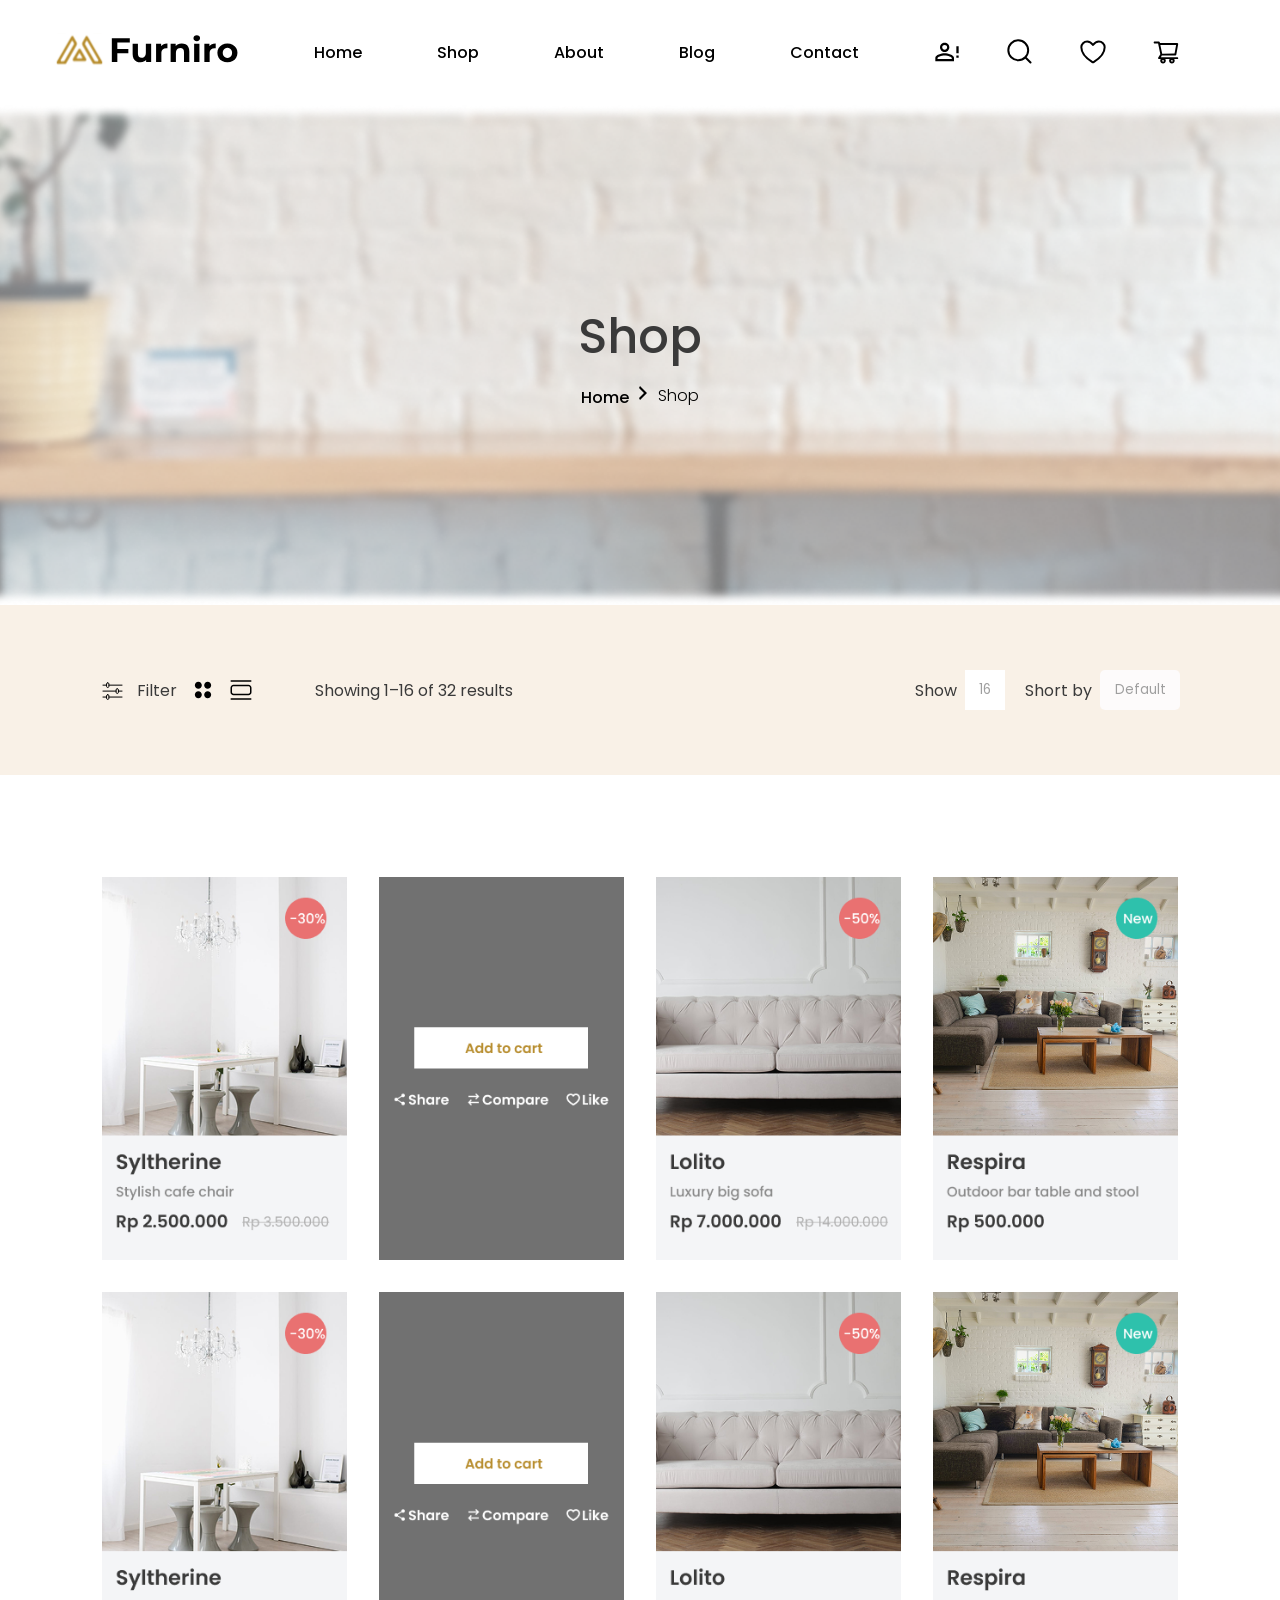
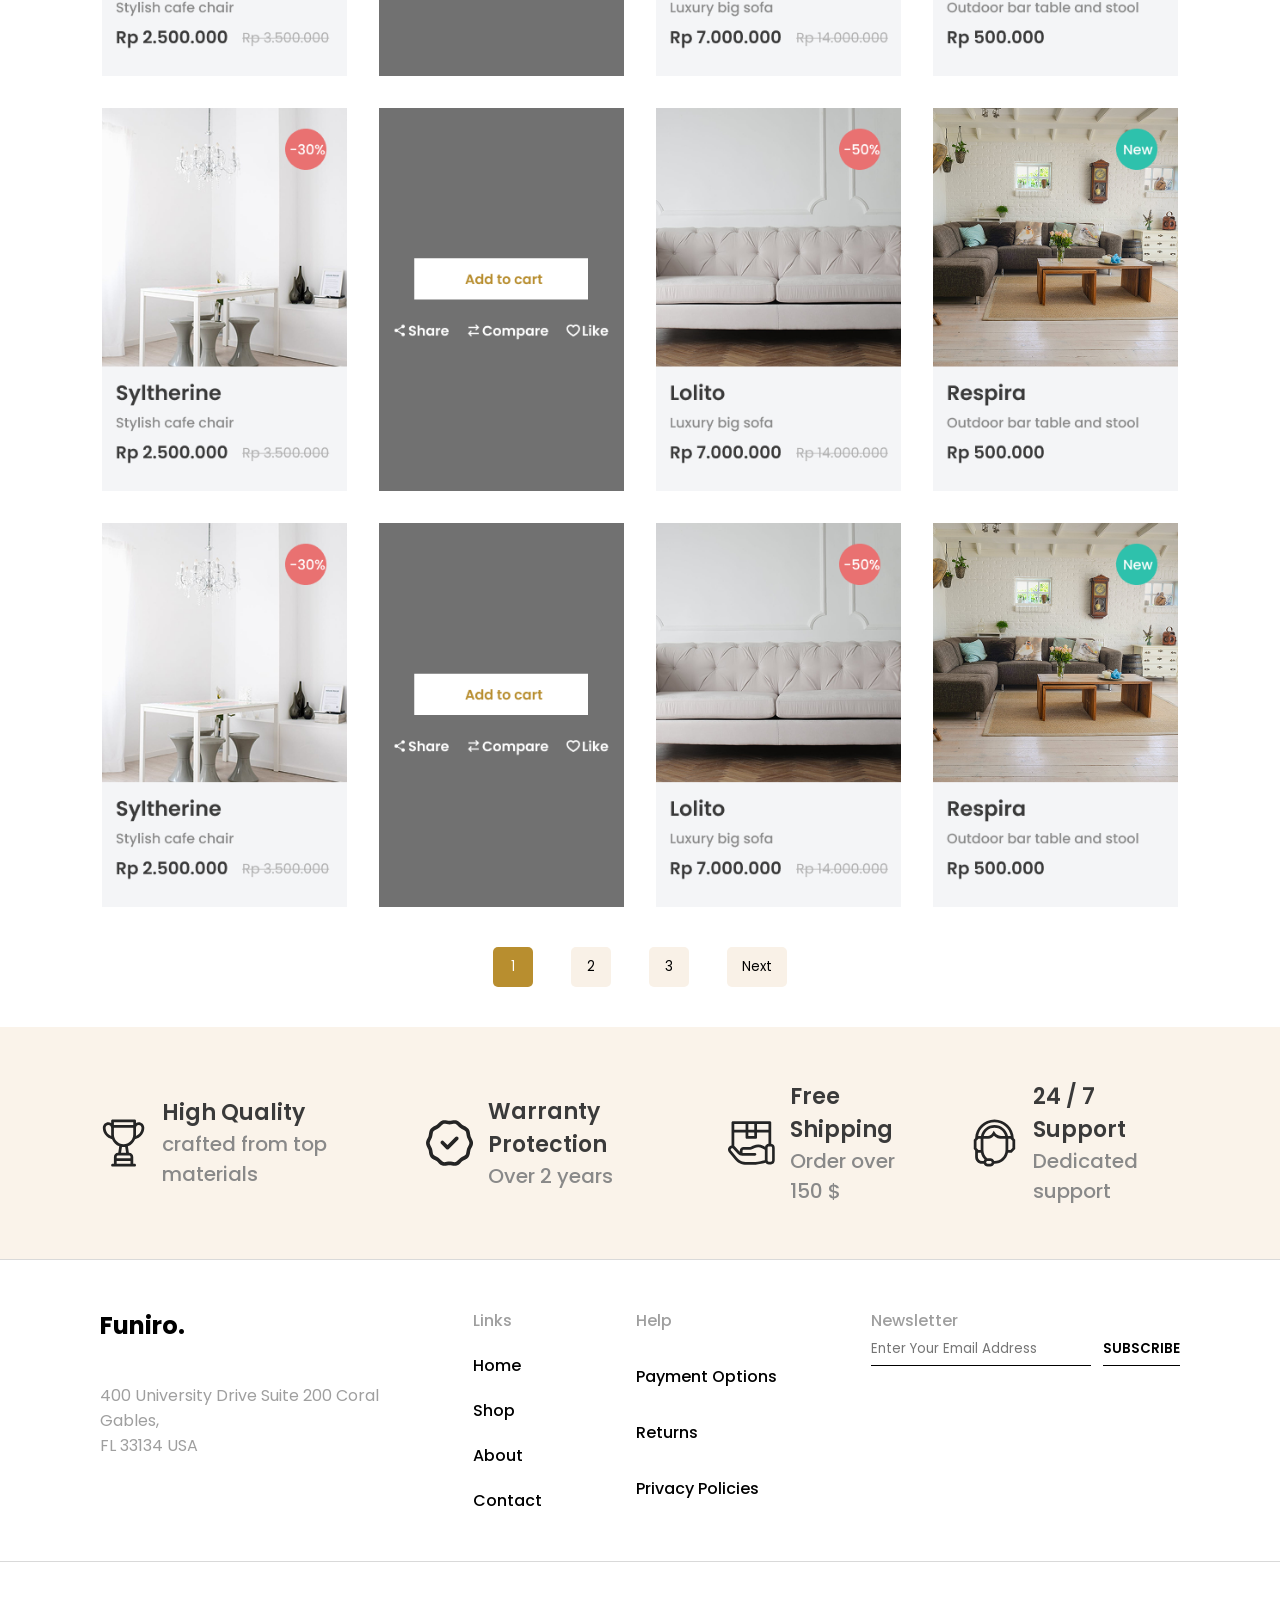
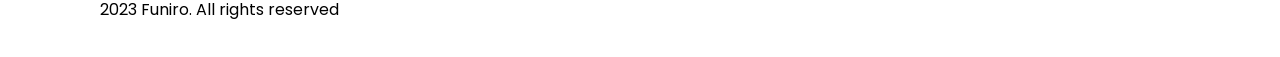
==== shop/shop.html @ 4d8f96c8 "make chanfes to the template to get the final result" ====
<!doctype html>
<html lang="en">
  <head>
    <meta charset="UTF-8" />
    <meta name="viewport" content="width=device-width, initial-scale=1.0" />
    <link rel="stylesheet" href="./shop.style.css" />
    <link rel="stylesheet" href="/style.css" />
    <title>Shop page</title>
  </head>
  <body>
    <nav class="nav">
      <div class="nav_container">
        <a href="/index.html" class="nav__logo"
          ><svg
            width="185"
            height="41"
            viewBox="0 0 185 41"
            fill="none"
            xmlns="http://www.w3.org/2000/svg"
            xmlns:xlink="http://www.w3.org/1999/xlink"
          >
            <rect
              y="4.5"
              width="50"
              height="32"
              fill="url(#pattern0_117_354)"
            />
            <path
              d="M62.922 19.91H74.346V24.33H62.922V19.91ZM63.33 33H57.822V9.2H75.808V13.62H63.33V33ZM86.4492 33.272C84.9305 33.272 83.5705 32.9773 82.3692 32.388C81.1905 31.7987 80.2725 30.9033 79.6152 29.702C78.9579 28.478 78.6292 26.9253 78.6292 25.044V14.708H83.9332V24.262C83.9332 25.7807 84.2505 26.9027 84.8852 27.628C85.5425 28.3307 86.4605 28.682 87.6392 28.682C88.4552 28.682 89.1805 28.512 89.8152 28.172C90.4499 27.8093 90.9485 27.2653 91.3112 26.54C91.6739 25.792 91.8552 24.8627 91.8552 23.752V14.708H97.1592V33H92.1272V27.968L93.0452 29.43C92.4332 30.6993 91.5265 31.6627 90.3252 32.32C89.1465 32.9547 87.8545 33.272 86.4492 33.272ZM102.073 33V14.708H107.139V19.876L106.425 18.38C106.969 17.088 107.842 16.1133 109.043 15.456C110.244 14.776 111.706 14.436 113.429 14.436V19.332C113.202 19.3093 112.998 19.298 112.817 19.298C112.636 19.2753 112.443 19.264 112.239 19.264C110.788 19.264 109.61 19.6833 108.703 20.522C107.819 21.338 107.377 22.6187 107.377 24.364V33H102.073ZM127.734 14.436C129.185 14.436 130.477 14.7307 131.61 15.32C132.766 15.8867 133.673 16.7707 134.33 17.972C134.987 19.1507 135.316 20.6693 135.316 22.528V33H130.012V23.344C130.012 21.8707 129.683 20.7827 129.026 20.08C128.391 19.3773 127.485 19.026 126.306 19.026C125.467 19.026 124.708 19.2073 124.028 19.57C123.371 19.91 122.849 20.4427 122.464 21.168C122.101 21.8933 121.92 22.8227 121.92 23.956V33H116.616V14.708H121.682V19.774L120.73 18.244C121.387 17.02 122.328 16.0793 123.552 15.422C124.776 14.7647 126.17 14.436 127.734 14.436ZM140.124 33V14.708H145.428V33H140.124ZM142.776 12.158C141.801 12.158 141.008 11.8747 140.396 11.308C139.784 10.7413 139.478 10.0387 139.478 9.2C139.478 8.36133 139.784 7.65867 140.396 7.092C141.008 6.52533 141.801 6.242 142.776 6.242C143.75 6.242 144.544 6.514 145.156 7.058C145.768 7.57933 146.074 8.25933 146.074 9.098C146.074 9.982 145.768 10.7187 145.156 11.308C144.566 11.8747 143.773 12.158 142.776 12.158ZM150.35 33V14.708H155.416V19.876L154.702 18.38C155.246 17.088 156.119 16.1133 157.32 15.456C158.522 14.776 159.984 14.436 161.706 14.436V19.332C161.48 19.3093 161.276 19.298 161.094 19.298C160.913 19.2753 160.72 19.264 160.516 19.264C159.066 19.264 157.887 19.6833 156.98 20.522C156.096 21.338 155.654 22.6187 155.654 24.364V33H150.35ZM173.431 33.272C171.482 33.272 169.748 32.864 168.229 32.048C166.733 31.232 165.543 30.1213 164.659 28.716C163.798 27.288 163.367 25.6673 163.367 23.854C163.367 22.018 163.798 20.3973 164.659 18.992C165.543 17.564 166.733 16.4533 168.229 15.66C169.748 14.844 171.482 14.436 173.431 14.436C175.358 14.436 177.081 14.844 178.599 15.66C180.118 16.4533 181.308 17.5527 182.169 18.958C183.031 20.3633 183.461 21.9953 183.461 23.854C183.461 25.6673 183.031 27.288 182.169 28.716C181.308 30.1213 180.118 31.232 178.599 32.048C177.081 32.864 175.358 33.272 173.431 33.272ZM173.431 28.92C174.315 28.92 175.109 28.716 175.811 28.308C176.514 27.9 177.069 27.322 177.477 26.574C177.885 25.8033 178.089 24.8967 178.089 23.854C178.089 22.7887 177.885 21.882 177.477 21.134C177.069 20.386 176.514 19.808 175.811 19.4C175.109 18.992 174.315 18.788 173.431 18.788C172.547 18.788 171.754 18.992 171.051 19.4C170.349 19.808 169.782 20.386 169.351 21.134C168.943 21.882 168.739 22.7887 168.739 23.854C168.739 24.8967 168.943 25.8033 169.351 26.574C169.782 27.322 170.349 27.9 171.051 28.308C171.754 28.716 172.547 28.92 173.431 28.92Z"
              fill="black"
            />
            <defs>
              <pattern
                id="pattern0_117_354"
                patternContentUnits="objectBoundingBox"
                width="1"
                height="1"
              >
                <use
                  xlink:href="#image0_117_354"
                  transform="matrix(0.00123102 0 0 0.00192346 -0.26 -0.6875)"
                />
              </pattern>
              <image
                id="image0_117_354"
                width="1251"
                height="1251"
                preserveAspectRatio="none"
                xlink:href="[data-uri]"
              />
            </defs>
          </svg>
        </a>

        <div class="nav__menu">
          <ul>
            <li><a href="/index.html">Home</a></li>
            <li><a href="#">Shop</a></li>
            <li><a href="/about/about.html">About</a></li>
            <li><a href="/blog/blog.html">Blog</a></li>
            <li><a href="/contact/contact.html">Contact</a></li>
          </ul>
        </div>

        <div class="nav__icons">
          <svg
            width="28"
            height="28"
            viewBox="0 0 28 28"
            fill="none"
            xmlns="http://www.w3.org/2000/svg"
          >
            <path
              d="M23.3333 14V8.16669H25.6666V15.1667H23.3333M23.3333 19.8334H25.6666V17.5H23.3333M11.6666 15.1667C14.7816 15.1667 21 16.73 21 19.8334V23.3334H2.33331V19.8334C2.33331 16.73 8.55165 15.1667 11.6666 15.1667ZM11.6666 4.66669C12.9043 4.66669 14.0913 5.15835 14.9665 6.03352C15.8416 6.90869 16.3333 8.09568 16.3333 9.33335C16.3333 10.571 15.8416 11.758 14.9665 12.6332C14.0913 13.5084 12.9043 14 11.6666 14C10.429 14 9.24198 13.5084 8.36682 12.6332C7.49164 11.758 6.99998 10.571 6.99998 9.33335C6.99998 8.09568 7.49164 6.90869 8.36682 6.03352C9.24198 5.15835 10.429 4.66669 11.6666 4.66669ZM11.6666 17.3834C8.20165 17.3834 4.54998 19.0867 4.54998 19.8334V21.1167H18.7833V19.8334C18.7833 19.0867 15.1316 17.3834 11.6666 17.3834ZM11.6666 6.88335C11.0169 6.88335 10.3937 7.14148 9.93424 7.60094C9.47477 8.06041 9.21665 8.68357 9.21665 9.33335C9.21665 9.98313 9.47477 10.6063 9.93424 11.0658C10.3937 11.5252 11.0169 11.7834 11.6666 11.7834C12.3164 11.7834 12.9396 11.5252 13.3991 11.0658C13.8585 10.6063 14.1166 9.98313 14.1166 9.33335C14.1166 8.68357 13.8585 8.06041 13.3991 7.60094C12.9396 7.14148 12.3164 6.88335 11.6666 6.88335Z"
              fill="black"
            />
          </svg>

          <svg
            width="28"
            height="28"
            viewBox="0 0 28 28"
            fill="none"
            xmlns="http://www.w3.org/2000/svg"
          >
            <path
              d="M24.5 24.5L19.2663 19.257M22.1666 12.25C22.1666 14.88 21.1219 17.4024 19.2621 19.2621C17.4024 21.1219 14.88 22.1666 12.25 22.1666C9.61992 22.1666 7.09757 21.1219 5.23784 19.2621C3.3781 17.4024 2.33331 14.88 2.33331 12.25C2.33331 9.61992 3.3781 7.09757 5.23784 5.23784C7.09757 3.3781 9.61992 2.33331 12.25 2.33331C14.88 2.33331 17.4024 3.3781 19.2621 5.23784C21.1219 7.09757 22.1666 9.61992 22.1666 12.25V12.25Z"
              stroke="black"
              stroke-width="2"
              stroke-linecap="round"
            />
          </svg>

          <svg
            width="28"
            height="28"
            viewBox="0 0 28 28"
            fill="none"
            xmlns="http://www.w3.org/2000/svg"
          >
            <path
              d="M8.16668 3.5C4.94551 3.5 2.33334 6.08533 2.33334 9.275C2.33334 11.8498 3.35418 17.9608 13.4027 24.1383C13.5827 24.2479 13.7893 24.3058 14 24.3058C14.2107 24.3058 14.4173 24.2479 14.5973 24.1383C24.6458 17.9608 25.6667 11.8498 25.6667 9.275C25.6667 6.08533 23.0545 3.5 19.8333 3.5C16.6122 3.5 14 7 14 7C14 7 11.3878 3.5 8.16668 3.5Z"
              stroke="black"
              stroke-width="2"
              stroke-linecap="round"
              stroke-linejoin="round"
            />
          </svg>

          <svg
            width="28"
            height="28"
            viewBox="0 0 28 28"
            fill="none"
            xmlns="http://www.w3.org/2000/svg"
          >
            <path
              d="M25.2355 19.1926H8.95234L9.76991 17.5273L23.3543 17.5027C23.8137 17.5027 24.2074 17.1746 24.2894 16.7207L26.1707 6.19062C26.2199 5.91445 26.1461 5.63008 25.9656 5.41406C25.8764 5.30775 25.7652 5.22211 25.6396 5.16309C25.514 5.10407 25.377 5.07308 25.2383 5.07227L7.95702 5.01484L7.80937 4.32031C7.7164 3.87734 7.31718 3.55469 6.86328 3.55469H2.63867C2.38267 3.55469 2.13716 3.65638 1.95614 3.8374C1.77513 4.01841 1.67343 4.26393 1.67343 4.51992C1.67343 4.77592 1.77513 5.02143 1.95614 5.20245C2.13716 5.38346 2.38267 5.48516 2.63867 5.48516H6.08124L6.72656 8.55312L8.31523 16.2449L6.26992 19.5836C6.1637 19.727 6.09972 19.8972 6.08523 20.075C6.07073 20.2528 6.10629 20.4312 6.18788 20.5898C6.35195 20.9152 6.68281 21.1203 7.04921 21.1203H8.7664C8.40032 21.6065 8.20258 22.1988 8.20312 22.8074C8.20312 24.3551 9.46093 25.6129 11.0086 25.6129C12.5562 25.6129 13.8141 24.3551 13.8141 22.8074C13.8141 22.1977 13.6117 21.6043 13.2508 21.1203H17.6559C17.2898 21.6065 17.092 22.1988 17.0926 22.8074C17.0926 24.3551 18.3504 25.6129 19.898 25.6129C21.4457 25.6129 22.7035 24.3551 22.7035 22.8074C22.7035 22.1977 22.5012 21.6043 22.1402 21.1203H25.2383C25.7687 21.1203 26.2035 20.6883 26.2035 20.1551C26.2019 19.8994 26.0993 19.6546 25.9179 19.4743C25.7366 19.294 25.4913 19.1927 25.2355 19.1926ZM8.35898 6.91797L24.1035 6.96992L22.5613 15.6051L10.1937 15.627L8.35898 6.91797ZM11.0086 23.6715C10.5328 23.6715 10.1445 23.2832 10.1445 22.8074C10.1445 22.3316 10.5328 21.9434 11.0086 21.9434C11.4844 21.9434 11.8726 22.3316 11.8726 22.8074C11.8726 23.0366 11.7816 23.2564 11.6196 23.4184C11.4575 23.5805 11.2378 23.6715 11.0086 23.6715ZM19.898 23.6715C19.4223 23.6715 19.034 23.2832 19.034 22.8074C19.034 22.3316 19.4223 21.9434 19.898 21.9434C20.3738 21.9434 20.7621 22.3316 20.7621 22.8074C20.7621 23.0366 20.6711 23.2564 20.509 23.4184C20.347 23.5805 20.1272 23.6715 19.898 23.6715Z"
              fill="black"
            />
          </svg>
        </div>

        <button class="nav__mobile_btn" aria-label="Open menu">
          <span></span>
          <span></span>
          <span></span>
        </button>
      </div>
    </nav>

    <main>
      <section class="shop__container">
        <div class="shop_titles">
          <h2>Shop</h2>

          <div class="shop_subtitle">
            <a href="/index.html">
              <span class="span1">Home</span>
              <svg
                width="20"
                height="20"
                viewBox="0 0 20 20"
                fill="none"
                xmlns="http://www.w3.org/2000/svg"
              >
                <path d="M6 15L11 10L6 5L7 3L14 10L7 17L6 15Z" fill="black" />
              </svg>
            </a>

            <span> Shop</span>
          </div>
        </div>
      </section>

      <section class="shop__container2">
        <div class="first">
          <svg
            width="25"
            height="25"
            viewBox="0 0 25 25"
            fill="none"
            xmlns="http://www.w3.org/2000/svg"
          >
            <path
              d="M22.0238 7.14285H8.92857M6.54762 7.14285H2.97619M22.0238 19.0476H8.92857M6.54762 19.0476H2.97619M16.0714 13.0952H2.97619M22.0238 13.0952H18.4524M7.7381 4.7619C8.05383 4.7619 8.35663 4.88733 8.57989 5.11058C8.80315 5.33384 8.92857 5.63664 8.92857 5.95238V8.33333C8.92857 8.64906 8.80315 8.95187 8.57989 9.17512C8.35663 9.39838 8.05383 9.52381 7.7381 9.52381C7.42236 9.52381 7.11956 9.39838 6.8963 9.17512C6.67304 8.95187 6.54762 8.64906 6.54762 8.33333V5.95238C6.54762 5.63664 6.67304 5.33384 6.8963 5.11058C7.11956 4.88733 7.42236 4.7619 7.7381 4.7619V4.7619ZM7.7381 16.6667C8.05383 16.6667 8.35663 16.7921 8.57989 17.0153C8.80315 17.2386 8.92857 17.5414 8.92857 17.8571V20.2381C8.92857 20.5538 8.80315 20.8566 8.57989 21.0799C8.35663 21.3031 8.05383 21.4286 7.7381 21.4286C7.42236 21.4286 7.11956 21.3031 6.8963 21.0799C6.67304 20.8566 6.54762 20.5538 6.54762 20.2381V17.8571C6.54762 17.5414 6.67304 17.2386 6.8963 17.0153C7.11956 16.7921 7.42236 16.6667 7.7381 16.6667ZM17.2619 10.7143C17.5776 10.7143 17.8804 10.8397 18.1037 11.063C18.327 11.2862 18.4524 11.589 18.4524 11.9048V14.2857C18.4524 14.6014 18.327 14.9042 18.1037 15.1275C17.8804 15.3508 17.5776 15.4762 17.2619 15.4762C16.9462 15.4762 16.6434 15.3508 16.4201 15.1275C16.1969 14.9042 16.0714 14.6014 16.0714 14.2857V11.9048C16.0714 11.589 16.1969 11.2862 16.4201 11.063C16.6434 10.8397 16.9462 10.7143 17.2619 10.7143V10.7143Z"
              stroke="black"
              stroke-linecap="round"
              stroke-linejoin="round"
            />
          </svg>
          <span>Filter</span>
          <svg
            width="28"
            height="28"
            viewBox="0 0 28 28"
            fill="none"
            xmlns="http://www.w3.org/2000/svg"
          >
            <path
              d="M18.6667 22.1667C17.7384 22.1667 16.8482 21.7979 16.1918 21.1416C15.5354 20.4852 15.1667 19.5949 15.1667 18.6667C15.1667 17.7384 15.5354 16.8482 16.1918 16.1918C16.8482 15.5354 17.7384 15.1667 18.6667 15.1667C19.5949 15.1667 20.4852 15.5354 21.1415 16.1918C21.7979 16.8482 22.1667 17.7384 22.1667 18.6667C22.1667 19.5949 21.7979 20.4852 21.1415 21.1416C20.4852 21.7979 19.5949 22.1667 18.6667 22.1667ZM9.33334 22.1667C8.40508 22.1667 7.51484 21.7979 6.85846 21.1416C6.20208 20.4852 5.83334 19.5949 5.83334 18.6667C5.83334 17.7384 6.20208 16.8482 6.85846 16.1918C7.51484 15.5354 8.40508 15.1667 9.33334 15.1667C10.2616 15.1667 11.1518 15.5354 11.8082 16.1918C12.4646 16.8482 12.8333 17.7384 12.8333 18.6667C12.8333 19.5949 12.4646 20.4852 11.8082 21.1416C11.1518 21.7979 10.2616 22.1667 9.33334 22.1667ZM18.6667 12.8333C17.7384 12.8333 16.8482 12.4646 16.1918 11.8082C15.5354 11.1518 15.1667 10.2616 15.1667 9.33334C15.1667 8.40509 15.5354 7.51485 16.1918 6.85847C16.8482 6.20209 17.7384 5.83334 18.6667 5.83334C19.5949 5.83334 20.4852 6.20209 21.1415 6.85847C21.7979 7.51485 22.1667 8.40509 22.1667 9.33334C22.1667 10.2616 21.7979 11.1518 21.1415 11.8082C20.4852 12.4646 19.5949 12.8333 18.6667 12.8333ZM9.33334 12.8333C8.40508 12.8333 7.51484 12.4646 6.85846 11.8082C6.20208 11.1518 5.83334 10.2616 5.83334 9.33334C5.83334 8.40509 6.20208 7.51485 6.85846 6.85847C7.51484 6.20209 8.40508 5.83334 9.33334 5.83334C10.2616 5.83334 11.1518 6.20209 11.8082 6.85847C12.4646 7.51485 12.8333 8.40509 12.8333 9.33334C12.8333 10.2616 12.4646 11.1518 11.8082 11.8082C11.1518 12.4646 10.2616 12.8333 9.33334 12.8333Z"
              fill="black"
            />
          </svg>
          <svg
            width="24"
            height="24"
            viewBox="0 0 24 24"
            fill="none"
            xmlns="http://www.w3.org/2000/svg"
          >
            <path
              d="M4.5 6.75H19.5C20.2956 6.75 21.0587 7.06607 21.6213 7.62868C22.1839 8.19129 22.5 8.95435 22.5 9.75V14.25C22.5 15.0456 22.1839 15.8087 21.6213 16.3713C21.0587 16.9339 20.2956 17.25 19.5 17.25H4.5C3.70435 17.25 2.94129 16.9339 2.37868 16.3713C1.81607 15.8087 1.5 15.0456 1.5 14.25V9.75C1.5 8.95435 1.81607 8.19129 2.37868 7.62868C2.94129 7.06607 3.70435 6.75 4.5 6.75ZM4.5 8.25C4.10218 8.25 3.72064 8.40804 3.43934 8.68934C3.15804 8.97064 3 9.35218 3 9.75V14.25C3 14.6478 3.15804 15.0294 3.43934 15.3107C3.72064 15.592 4.10218 15.75 4.5 15.75H19.5C19.8978 15.75 20.2794 15.592 20.5607 15.3107C20.842 15.0294 21 14.6478 21 14.25V9.75C21 9.35218 20.842 8.97064 20.5607 8.68934C20.2794 8.40804 19.8978 8.25 19.5 8.25H4.5ZM1.5 3C1.5 2.80109 1.57902 2.61032 1.71967 2.46967C1.86032 2.32902 2.05109 2.25 2.25 2.25H21.75C21.9489 2.25 22.1397 2.32902 22.2803 2.46967C22.421 2.61032 22.5 2.80109 22.5 3C22.5 3.19891 22.421 3.38968 22.2803 3.53033C22.1397 3.67098 21.9489 3.75 21.75 3.75H2.25C2.05109 3.75 1.86032 3.67098 1.71967 3.53033C1.57902 3.38968 1.5 3.19891 1.5 3ZM1.5 21C1.5 20.8011 1.57902 20.6103 1.71967 20.4697C1.86032 20.329 2.05109 20.25 2.25 20.25H21.75C21.9489 20.25 22.1397 20.329 22.2803 20.4697C22.421 20.6103 22.5 20.8011 22.5 21C22.5 21.1989 22.421 21.3897 22.2803 21.5303C22.1397 21.671 21.9489 21.75 21.75 21.75H2.25C2.05109 21.75 1.86032 21.671 1.71967 21.5303C1.57902 21.3897 1.5 21.1989 1.5 21Z"
              fill="black"
            />
          </svg>

          <p>Showing 1–16 of 32 results</p>
        </div>

        <div class="second">
          <div class="short">
            <span>Show</span>
            <button class="shop_btn">
              <span>16</span>
            </button>
          </div>

          <div class="short">
            <span>Short by</span>
            <button class="shop_btn2">
              <span>Default</span>
            </button>
          </div>
        </div>
      </section>

      <section class="shop__container3">
        <div class="shop__products">
          <div class="shop__card">
            <img src="/images/products_card1.png" alt="shop product" />
          </div>
          <div class="shop__card">
            <a href="/card/cart.html">
              <img src="/images/products_card2.png" alt="shop product" />
            </a>
          </div>
          <div class="shop__card">
            <img src="/images/products_card3.png" alt="shop product" />
          </div>
          <div class="shop__card">
            <img src="/images/products_card4.png" alt="shop product" />
          </div>

          <div class="shop__card">
            <img src="/images/products_card1.png" alt="shop product" />
          </div>

          <div class="shop__card">
            <a href="/card/cart.html">
              <img src="/images/products_card2.png" alt="shop product" />
            </a>
          </div>
          <div class="shop__card">
            <img src="/images/products_card3.png" alt="shop product" />
          </div>
          <div class="shop__card">
            <img src="/images/products_card4.png" alt="shop product" />
          </div>
          <div class="shop__card">
            <img src="/images/products_card1.png" alt="shop product" />
          </div>
          <div class="shop__card">
            <a href="/card/cart.html">
              <img src="/images/products_card2.png" alt="shop product" />
            </a>
          </div>
          <div class="shop__card">
            <img src="/images/products_card3.png" alt="shop product" />
          </div>
          <div class="shop__card">
            <img src="/images/products_card4.png" alt="shop product" />
          </div>
          <div class="shop__card">
            <img src="/images/products_card1.png" alt="shop product" />
          </div>
          <div class="shop__card">
            <a href="/card/cart.html">
              <img src="/images/products_card2.png" alt="shop product" />
            </a>
          </div>
          <div class="shop__card">
            <img src="/images/products_card3.png" alt="shop product" />
          </div>
          <div class="shop__card">
            <img src="/images/products_card4.png" alt="shop product" />
          </div>
        </div>

        <div class="shop__productsBtn3">
          <button class="shop_btn1">
            <span>1</span>
          </button>
          <button class="shop_btn2">
            <span>2</span>
          </button>
          <button class="shop_btn2">
            <span>3</span>
          </button>
          <button class="shop_btn4">
            <span>Next</span>
          </button>
        </div>
      </section>

      <section class="shop__container4">
        <div class="message">
          <div class="message1">
            <svg width="60" height="60" viewBox="0 0 60 60" fill="none">
              <path
                d="M49.3546 3.51562C48.0743 3.51562 46.8741 3.86121 45.8389 4.46156V1.75781C45.8389 0.787031 45.0519 0 44.0811 0H15.9561C14.9852 0 14.1982 0.787031 14.1982 1.75781V4.48301C13.1549 3.8693 11.9409 3.51562 10.6454 3.51562C6.7684 3.51562 3.61418 6.66984 3.61418 10.5469C3.61418 13.5041 4.49051 16.3615 6.14836 18.8102C8.97071 22.9789 12.4511 24.0607 15.3309 25.2127C16.9915 29.348 20.3495 32.6252 24.5384 34.1769L23.2421 42.4219H22.9874C20.0796 42.4219 17.7139 44.7875 17.7139 47.6953V56.4844H15.9561C14.9854 56.4844 14.1983 57.2714 14.1983 58.2422C14.1983 59.213 14.9854 60 15.9561 60H44.0811C45.0519 60 45.8389 59.213 45.8389 58.2422C45.8389 57.2714 45.0519 56.4844 44.0811 56.4844H42.3233V47.6953C42.3233 44.7875 39.9577 42.4219 37.0499 42.4219H36.7951L35.499 34.177C39.694 32.623 43.0557 29.3386 44.7138 25.1948C47.4343 24.1066 51.0005 23.0217 53.8518 18.8102C55.5096 16.3615 56.3859 13.504 56.3859 10.5469C56.3858 6.66984 53.2316 3.51562 49.3546 3.51562ZM14.1852 20.968C9.89918 19.2536 7.12981 15.1631 7.12981 10.5469C7.12981 8.60836 8.70692 7.03125 10.6454 7.03125C12.5839 7.03125 14.1611 8.60836 14.1611 10.5469C14.1611 10.6705 14.1741 10.791 14.1983 10.9073V19.3359C14.1983 19.9009 14.2287 20.4588 14.2868 21.0087L14.1852 20.968ZM38.8077 56.4844H21.2296V52.9688H38.8077V56.4844ZM37.0499 45.9375C38.0191 45.9375 38.8077 46.7261 38.8077 47.6953V49.4531H21.2296V47.6953C21.2296 46.7261 22.0181 45.9375 22.9874 45.9375C23.9411 45.9375 34.8134 45.9375 37.0499 45.9375ZM26.8009 42.4219L27.9641 35.023C28.6368 35.1107 29.3224 35.1562 30.0186 35.1562C30.7148 35.1562 31.4005 35.1105 32.0732 35.023L33.2364 42.4219H26.8009ZM42.3233 19.3359C42.3233 26.1207 36.8034 31.6406 30.0186 31.6406C23.2338 31.6406 17.7139 26.1207 17.7139 19.3359V10.5469H42.3233V19.3359ZM42.3233 7.03125H17.7139V3.51562H42.3233V7.03125ZM45.8147 20.968L45.7522 20.993C45.8092 20.4483 45.8388 19.8955 45.8388 19.3359V10.5469C45.8389 8.60836 47.4161 7.03125 49.3546 7.03125C51.2931 7.03125 52.8702 8.60836 52.8702 10.5469C52.8702 15.1631 50.1008 19.2537 45.8147 20.968Z"
                fill="#242424"
              />
            </svg>
            <div class="messageText">
              <h2>High Quality</h2>
              <p>crafted from top materials</p>
            </div>
          </div>

          <div class="message1">
            <svg width="60" height="60" viewBox="0 0 60 60" fill="none">
              <g clip-path="url(#clip0_117_621)">
                <path
                  d="M56.786 21.2612C55.9943 18.8097 56.3318 15.1296 54.274 12.2882C52.2 9.42438 48.5929 8.61039 46.556 7.1207C44.5406 5.64672 42.6656 2.43918 39.2755 1.33293C35.981 0.257852 32.6121 1.71672 30 1.71672C27.3882 1.71672 24.0196 0.2575 20.7245 1.33281C17.335 2.43883 15.4584 5.64707 13.4443 7.12035C11.4097 8.60828 7.79988 9.42449 5.72625 12.2879C3.6702 15.127 4.0043 18.8154 3.21398 21.2611C2.46187 23.5888 0 26.3825 0 30.0003C0 33.6203 2.45906 36.4032 3.21398 38.7393C4.0057 41.1909 3.6682 44.8709 5.72602 47.7123C7.79988 50.5763 11.4069 51.3902 13.444 52.88C15.459 54.3537 17.3344 57.5615 20.7245 58.6676C24.0168 59.742 27.3909 58.2838 30 58.2838C32.6054 58.2838 35.9875 59.7405 39.2755 58.6677C42.6652 57.5617 44.5405 54.3542 46.5557 52.8802C48.5903 51.3923 52.2001 50.5761 54.2738 47.7127C56.3299 44.8735 55.9956 41.1854 56.786 38.7394C57.5381 36.4116 60 33.618 60 30.0003C60 26.3805 57.5415 23.5984 56.786 21.2612ZM52.3257 37.298C51.4029 40.1545 51.6446 43.3512 50.4775 44.963C49.2946 46.5962 46.1869 47.3423 43.7889 49.0963C41.4171 50.8308 39.7548 53.5804 37.8214 54.2112C35.9924 54.8082 33.0116 53.5961 30.0001 53.5961C26.9666 53.5961 24.0165 54.8107 22.1787 54.2112C20.2455 53.5804 18.5856 50.8327 16.2113 49.0962C13.8274 47.3528 10.702 46.5914 9.52254 44.9628C8.3591 43.3564 8.59172 40.1375 7.67449 37.2981C6.77543 34.5162 4.6875 32.1074 4.6875 30.0003C4.6875 27.891 6.77355 25.4905 7.67426 22.7025C8.59711 19.8462 8.35535 16.6492 9.52254 15.0375C10.7047 13.4054 13.8148 12.6569 16.2113 10.9042C18.5905 9.1641 20.2424 6.42109 22.1784 5.78934C24.006 5.19309 26.9965 6.40445 29.9999 6.40445C33.0389 6.40445 35.9816 5.18898 37.8213 5.78934C39.7542 6.42004 41.4156 9.16879 43.7889 10.9043C46.1723 12.6477 49.298 13.4091 50.4775 15.0377C51.6411 16.6444 51.4072 19.86 52.3255 22.7023V22.7024C53.2246 25.4843 55.3125 27.8931 55.3125 30.0003C55.3125 32.1095 53.2264 34.51 52.3257 37.298ZM40.798 22.4774C41.7134 23.3928 41.7134 24.8767 40.798 25.792L29.0668 37.5231C28.1515 38.4385 26.6674 38.4384 25.7522 37.5231L19.2021 30.973C18.2868 30.0577 18.2866 28.5737 19.202 27.6585C20.1173 26.7433 21.6015 26.7432 22.5165 27.6585L27.4095 32.5513L37.4832 22.4775C38.3986 21.5622 39.8827 21.5622 40.798 22.4774Z"
                  fill="#242424"
                />
              </g>
              <defs>
                <clipPath id="clip0_117_621">
                  <rect width="60" height="60" fill="white" />
                </clipPath>
              </defs>
            </svg>
            <div class="messageText">
              <h2>Warranty Protection</h2>
              <p>Over 2 years</p>
            </div>
          </div>

          <div class="message1">
            <svg width="60" height="60" viewBox="0 0 60 60" fill="none">
              <g clip-path="url(#clip0_117_629)">
                <path
                  d="M55.3479 31.1019V3.77964C55.3479 2.80489 54.5576 2.01465 53.5829 2.01465H6.29505C5.3203 2.01465 4.53006 2.80489 4.53006 3.77964V33.28C3.67863 33.404 2.84626 33.7346 2.10991 34.2812C-0.211409 35.9273 -0.760439 39.6109 1.18399 41.8827L9.13386 51.5204C14.0549 57.2798 19.2824 57.9854 27.0538 57.9854C33.7228 57.9854 36.7043 58.0148 42.5164 56.6905L48.1759 55.3369C49.0936 56.6184 50.5504 57.4485 52.1882 57.4485H54.9762C57.7463 57.4485 59.9999 55.0744 59.9999 52.1561V36.3784C60 33.592 57.9449 31.3031 55.3479 31.1019ZM47.4146 34.7326L45.0629 33.5382C41.1963 31.5865 36.7258 31.5142 32.7981 33.3403C31.7265 33.7618 29.3893 35.1759 28.177 35.1286H20.0167C17.3099 35.1286 15.1076 37.3307 15.1076 40.0376V41.3247C15.0925 41.3087 15.0766 41.2936 15.0616 41.2773L9.23423 34.9519C8.88158 34.5692 8.4854 34.2489 8.06016 33.9919V16.481H22.504V22.951C22.504 23.9257 23.2943 24.7159 24.269 24.7159H35.4062C36.3809 24.7159 37.1712 23.9257 37.1712 22.951V16.481H51.818V31.1018C49.7558 31.2611 48.0362 32.7364 47.4146 34.7326ZM26.0339 16.481H33.6411V21.186H26.0339V16.481ZM51.8179 12.951H37.1712V5.54463H51.818V12.951H51.8179ZM33.6412 5.54463V12.9511H26.034V5.54463H33.6412ZM22.5039 5.54463V12.9511H8.06004V5.54463H22.5039ZM41.6972 53.2568C36.3281 54.4865 33.0945 54.4367 27.1171 54.4367C19.8218 54.4367 16.2969 54.3188 11.8571 49.274L3.90725 39.6363C2.52444 37.8357 5.02908 35.7101 6.63804 37.3435L12.4655 43.669C14.0056 45.2941 15.9437 46.1885 18.3324 46.2411H34.4889C35.4636 46.2411 36.2539 45.4508 36.2539 44.4761C36.2539 43.5013 35.4636 42.7111 34.4889 42.7111H18.6375V40.0373C18.6375 39.277 19.2561 38.6583 20.0165 38.6583H28.1769C30.0153 38.79 32.6688 37.2549 34.2863 36.541C37.2279 35.1733 40.5762 35.2274 43.4683 36.6872L47.1647 38.5646V51.9489L41.6972 53.2568ZM56.4701 52.156C56.4701 53.1278 55.7999 53.9184 54.9763 53.9184H52.1883C51.3646 53.9184 50.6947 53.1278 50.6947 52.156V36.3784C50.6947 35.4066 51.3648 34.6159 52.1883 34.6159H54.9763C55.7999 34.6159 56.4701 35.4065 56.4701 36.3784V52.156Z"
                  fill="#242424"
                />
              </g>
              <defs>
                <clipPath id="clip0_117_629">
                  <rect width="60" height="60" fill="white" />
                </clipPath>
              </defs>
            </svg>
            <div class="messageText">
              <h2>Free Shipping</h2>
              <p>Order over 150 $</p>
            </div>
          </div>

          <div class="message1">
            <svg width="60" height="60" viewBox="0 0 60 60" fill="none">
              <path
                d="M54.6936 23.9628C54.2992 10.6825 43.3742 0 29.9999 0C16.6257 0 5.70065 10.6825 5.30618 23.9628L3.52936 25.7396V37.7898L5.29406 39.5545V47.7647C5.29406 52.5652 9.19948 56.4706 13.9999 56.4706H16.1858C16.9143 58.5246 18.8758 60 21.1764 60H24.7058C27.0079 60 28.9705 58.5225 29.6978 56.4664C29.7987 56.4681 29.8997 56.4706 29.9999 56.4706C38.5221 56.4706 45.6527 50.3981 47.2922 42.3529H51.9074L56.4705 37.7898V25.7396L54.6936 23.9628ZM29.9999 3.52941C40.4742 3.52941 49.1954 11.174 50.8807 21.1765H47.2922C45.6527 13.1313 38.5221 7.05882 29.9999 7.05882C21.4778 7.05882 14.3472 13.1313 12.7077 21.1765H9.11924C10.8045 11.174 19.5257 3.52941 29.9999 3.52941ZM43.6709 21.1765C37.9663 21.1594 33.9369 21.5068 30.6148 16.6506L29.0016 14.2926L27.6152 16.7907C25.5952 20.4306 22.8749 21.1765 19.4117 21.1765H16.329C17.9002 15.0944 23.4337 10.5882 29.9999 10.5882C36.5662 10.5882 42.0997 15.0944 43.6709 21.1765ZM12.3529 38.8235H9.55442L7.05877 36.3279V27.2015L9.55442 24.7059H12.3529V38.8235ZM8.82348 47.7647V42.3529H12.7043C13.3687 45.6441 14.9582 48.6652 17.313 51.0916C16.8194 51.6191 16.4322 52.2467 16.1858 52.9412H13.9999C11.1456 52.9412 8.82348 50.6191 8.82348 47.7647ZM24.7058 56.4706H21.1764C20.2032 56.4706 19.4117 55.6791 19.4117 54.7059C19.4117 53.7328 20.2032 52.9412 21.1764 52.9412H24.7058C25.6789 52.9412 26.4705 53.7328 26.4705 54.7059C26.4705 55.6791 25.6789 56.4706 24.7058 56.4706ZM44.1176 38.8235C44.1176 46.608 37.7844 52.9412 29.9999 52.9412C29.8988 52.9412 29.7968 52.9392 29.6949 52.9368C28.9652 50.8851 27.0048 49.4118 24.7058 49.4118C21.0823 49.4198 21.1401 49.3936 20.6884 49.4352C17.6247 46.7498 15.8823 42.9248 15.8823 38.8235V24.7059H19.4117C22.5349 24.7059 26.3384 24.1909 29.2827 20.6076C33.1674 24.6786 37.9147 24.7059 42.1762 24.7059H44.1176V38.8235ZM52.9411 36.3279L50.4455 38.8235H47.647V24.7059H50.4455L52.9411 27.2015V36.3279Z"
                fill="#242424"
              />
            </svg>
            <div class="messageText">
              <h2>24 / 7 Support</h2>
              <p>Dedicated support</p>
            </div>
          </div>
        </div>
      </section>
    </main>

    <footer class="footer">
      <div class="footer__container">
        <div class="footer__logo">
          <h2>Funiro.</h2>
          <p>
            400 University Drive Suite 200 Coral <br />
            Gables,<br />
            FL 33134 USA
          </p>
        </div>

        <div class="information">
          <h4>Links</h4>
          <a href="/index.html">Home</a>
          <a href="#">Shop</a>
          <a href="/about/about.html">About</a>
          <a href="/contact/contact.html">Contact</a>
        </div>

        <div class="information">
          <h4>Help</h4>
          <a href="#">Payment Options</a>
          <a href="#">Returns</a>
          <a href="#">Privacy Policies</a>
        </div>

        <div class="subscription">
          <h4>Newsletter</h4>

          <form>
            <input type="email" placeholder="Enter Your Email Address" />
            <button type="submit">SUBSCRIBE</button>
          </form>
        </div>
      </div>

      <div class="other_info">
        <span>2023 Funiro. All rights reserved</span>
      </div>
    </footer>
  </body>
</html>
---- shop/shop.style.css ----
.shop__container {
  background: url("/images/shopbackground.png") center/cover no-repeat;
  min-height: calc(100vh - 400px);

  display: flex;
  justify-content: center;
  align-items: center;
}

.shop_titles {
  display: flex;
  flex-direction: column;
  align-items: center;
  text-align: center;
}

.shop_titles h2 {
  font-family: Poppins;
  font-weight: 500;
  font-size: 48px;
  margin-bottom: 10px;
}

.shop_subtitle {
  display: flex;
  gap: 5px;
}

.shop_subtitle a{
  text-decoration:none;
}

.shop_subtitle .span1 {
  font-family: Poppins;
  font-weight: 500;
  font-size: 16px;
  color: black;
}

.shop_subtitle span {
  font-family: Poppins;
  font-weight: 300;
  font-size: 16px;
  color: black;
}

.shop__container2 {
  background-color: #f9f1e7;
  min-height: calc(30vh - 100px);

  display: flex;
  justify-content: space-between;
  align-items: center;

  padding: 20px 100px;
}

.shop__container2 .first {
  display: flex;
  align-items: center;
  gap: 12px;
}

.shop__container2 .first p {
  margin-left: 50px;
  margin-bottom: 0;
}

.shop__container2 .second {
  display: flex;
  align-items: center;
  gap: 20px;
}

.short {
  display: flex;
  align-items: center;
  gap: 8px;
}
.shop_btn {
  border: none;
  background-color: #ffffff;
  width: 40px;
  height: 40px;
  span {
    color: #9f9f9f;
  }
}
.short .shop_btn2 {
  background-color: #fdfbfb;
  width: 80px;
  height: 40px;
  span {
    color: #9f9f9f;
  }
}

@media (max-width: 1024px) {
  .shop__container {
    min-height: 60vh;
    padding: 40px 20px;
  }

  .shop_titles h2 {
    font-size: 36px;
  }

  .shop__container2 {
    padding: 20px 40px;

    .shop__container2 .first {
      gap: 10px;
    }

    .shop__container2 .first p {
      margin-left: 20px;
      font-size: 14px;
    }

    .shop__container2 .second {
      gap: 15px;
    }

    .shop_btn {
      width: 35px;
      height: 35px;
    }

    .shop_btn2 {
      width: 55px;
      height: 30px;
    }
  }
}

@media (max-width: 768px) {
  .shop__container {
    min-height: 50vh;
    padding: 30px 15px;
  }

  .shop_titles h2 {
    font-size: 28px;
  }

  .shop_subtitle {
    flex-wrap: wrap;
    justify-content: center;
  }

  .shop__container2 {
    flex-direction: column;
    align-items: center;
    gap: 20px;
    padding: 20px;
  }

  .shop__container2 .first {
    flex-wrap: wrap;
    justify-content: center;
    gap: 10px;
    text-align: center;
  }

  .shop__container2 .first p {
    margin: 0;
    width: 100%;
    text-align: center;
  }

  .shop__container2 .second {
    flex-direction: column;
    align-items: center;
    gap: 10px;
  }

  .short {
    justify-content: center;
  }

  .shop_btn,
  .shop_btn2 {
    width: auto;
    padding: 8px 12px;
  }
}

.shop__container3 {
  padding: 56px 102px 0;
}

.shop__products {
  display: grid;
  grid-template-columns: repeat(4, minmax(0, 1fr));
  gap: 32px;
  margin-top: 46px;
}

.shop__card img {
  width: 100%;
  height: auto;
}

.shop_btn1 {
  width: 40px;
  height: 40px;
  background-color: #b88e2f;
  border: none;
  border-radius: 5px;
  span {
    color: #ffffff;
  }
}
.shop_btn2 {
  width: 40px;
  height: 40px;
  background-color: #f9f1e7;
  border: none;
  border-radius: 5px;
  span {
    color: var(--black);
  }
}

.shop_btn4 {
  width: 60px;
  height: 40px;
  background-color: #f9f1e7;
  border: none;
  border-radius: 5px;
  span {
    color: var(--black);
  }
}

.shop__productsBtn3 {
  display: flex;
  justify-content: center;
  gap: 38px;
  margin-top: 40px;
  margin-bottom: 40px;
}

@media (max-width: 1024px) {
  .shop__products {
    grid-template-columns: repeat(3, 1fr);
    gap: 20px;
    padding: 30px 40px;
  }

  .shop__productsBtn3 {
    margin-top: 30px;
    display: flex;
    justify-content: center;
    gap: 10px;
    flex-wrap: wrap;
  }
}

@media (max-width: 768px) {
  .shop__products {
    grid-template-columns: repeat(2, 1fr);
    gap: 15px;
    padding: 20px;
  }

  .shop__productsBtn3 {
    margin-top: 20px;
    display: flex;
    justify-content: center;
    gap: 8px;
    flex-wrap: wrap;
  }

  .shop_btn1,
  .shop_btn2,
  .shop_btn4 {
    padding: 8px 12px;
    width: auto;
  }
}

@media (max-width: 480px) {
  .shop__products {
    grid-template-columns: 1fr;
  }
}

.shop__container4 {
  background-color: #faf3ea;
}
.message {
  display: flex;
  justify-content: space-between;
  align-items: center;
  gap: 55px;
  padding-block: 53px;
  padding-inline: 100px;
}

.message1 {
  display: flex;
  align-items: center;
  gap: 15px;
}

.message1 .text {
  display: flex;
  flex-direction: column;
}
.messageText h2 {
  display: flex;
  font-weight: 600;
  font-size: 22px;
  margin: 0;
}
.messageText p {
  font-weight: 500;
  font-size: 20px;
  color: #898989;
}


/* @media (max-width: 1024px) {
  .message {
    grid-template-columns: repeat(4, 1fr);
    gap: 30px;
    padding: 40px;
  }

  .message1 .text h2 {
    font-size: 20px;
  }

  .message1 .text p {
    font-size: 16px;
  }
}

@media (max-width: 728px) {
  .message {
   grid-template-columns:1fr 1fr;
    justify-content: center;
    gap: 15px;
    padding: 20px;
  }
    .message1 {
    width: 25%;
  }

  .message1 .text h2 {
    font-size: 16px;
  }

  .message1 .text p {
    font-size: 12px;
  }
}

@media (max-width: 428px) {
  .message {
    grid-template-columns:repeat(1,1fr);
    justify-content: center;
    gap: 15px;
    padding: 20px;
  }
    .message1 {
    width: 25%;
  }

  .message1 .text h2 {
    font-size: 10px;
  }

  .message1 .text p {
    font-size: 6px;
  }
} */


@media (max-width: 1024px) {
  .message {
    flex-wrap: wrap; 
    justify-content: center;
    gap: 30px;
    padding: 40px;
  }

  .message1 {
    width: 45%; 
  }

  .message1 .text h2 {
    font-size: 20px;
  }

  .message1 .text p {
    font-size: 16px;
  }
}

@media (max-width: 768px) {
  .message {
    flex-direction: column; 
    align-items: center;
    gap: 25px;
    padding: 30px 20px;
  }

  .message1 {
    width: 100%;
    justify-content: center;
    text-align: center;
    flex-direction: column;
  }

  .message1 svg {
    margin-bottom: 10px;
  }

  .message1 .text {
    align-items: center;
  }

  .message1 .text h2 {
    font-size: 18px;
  }

  .message1 .text p {
    font-size: 14px;
  }
}

@media (max-width: 468px) {
  .shop__container4 {
    padding: 20px 10px;
  }

  .message {
    flex-direction: column;
    align-items: center;
    gap: 20px;
    padding: 20px 10px;
  }

  .message1 {
    flex-direction: column;
    align-items: center;
    text-align: center;
    gap: 10px;
    width: 100%;
  }

  .message1 svg {
    width: 45px;
    height: 45px;
  }

  .message1 .text {
    align-items: center;
  }

  .message1 .text h2 {
    font-size: 16px;
  }

  .message1 .text p {
    font-size: 13px;
  }
}
---- style.css ----
@import url("https://fonts.googleapis.com/css2?family=Poppins:wght@400;500;600;700;800&display=swap");
@import url("https://fonts.googleapis.com/css2?family=Montserrat:wght@600;700;800&display=swap");

:root {
  --black: #000000;
  --gray: #333333;
  --yellow: #b88e2f;
  --gray1: #3a3a3a;
  --gray2: #616161;
  --gray3: #9f9f9f;
  --white-secondary: #fcf8f3;
  --white-primary: #ffffff;
  --yellow2: #fff3e3;
  --border: #d9d9d9;
}

* {
  margin: 0;
  padding: 0;
  box-sizing: border-box;
}

html {
  scroll-behavior: smooth;
}

body {
  overflow-x: hidden;
  font-family: "Poppins", sans-serif;
  color: var(--gray1);
  background-color: var(--white-primary);
}

img {
  display: block;
  max-width: 100%;
}

button {
  font-family: inherit;
  cursor: pointer;
}



.nav_container {
  width: 100%;
  min-height: 100px;
  background-color: var(--white-primary);
  display: flex;
  align-items: center;
  justify-content: space-between;
  gap: 24px;
  padding: 29px 100px 30px 54px;
}

.nav__logo {
  text-decoration: none;
  color: var(--black);
  font-weight: 700;
  font-size: 34px;
  line-height: 1;
  flex-shrink: 0;
}

.nav__menu ul {
  display: flex;
  align-items: center;
  list-style: none;
  gap: 75px;
}

.nav__menu a {
  text-decoration: none;
  color: var(--black);
  font-weight: 500;
  font-size: 16px;
}

.nav__icons {
  display: flex;
  align-items: center;
  gap: 45px;
  flex-shrink: 0;
}

.nav__icons img {
  width: 24px;
  height: 24px;
  object-fit: contain;
}

.nav__mobile_btn {
  display: none;
  width: 30px;
  height: 24px;
  border: none;
  background: transparent;
  flex-direction: column;
  justify-content: space-between;
}

.nav__mobile_btn span {
  width: 100%;
  height: 3px;
  border-radius: 10px;
  background-color: var(--black);
}



.main__container {
  min-height: calc(100vh - 100px);
  background: url("/images/home_background.jpg") center / cover no-repeat;
  display: flex;
  justify-content: flex-end;
  align-items: center;
  padding: 40px 100px;
}

.main__card {
  width: min(100%, 550px);
  margin-left: auto;
  margin-right: 0;
  border-radius: 10px;
  background-color: var(--yellow2);
  padding: 62px 43px 37px 39px;
}

.main__card h3 {
  font-weight: 600;
  font-size: 16px;
  letter-spacing: 3px;
  margin-bottom: 4px;
  color: var(--gray1);
}

.main__card h1 {
  font-family: "Montserrat", sans-serif;
  font-weight: 700;
  font-size: 52px;
  line-height: 1.25;
  margin-bottom: 17px;
  color: var(--yellow);
}

.main__card p {
  font-weight: 500;
  font-size: 18px;
  line-height: 1.5;
  color: var(--gray1);
}

.main__card button {
  margin-top: 46px;
  padding: 25px 72px;
  border: none;
  background-color: var(--yellow);
}

.main__card button span {
  font-weight: 700;
  font-size: 16px;
  color: var(--white-primary);
}



.main__container2 {
  padding: 56px 126px 0 131px;
}

.main__container2 h2 {
  text-align: center;
  font-weight: 700;
  font-size: 32px;
  color: var(--gray1);
}

.main__container2 > p {
  margin-top: 8px;
  text-align: center;
  font-weight: 400;
  font-size: 20px;
  color: var(--gray2);
}

.main__cards {
  display: flex;
  justify-content: center;
  gap: 32px;
  padding-top: 63px;
}

.main__card1,
.main__card2,
.main__card3 {
  text-align: center;
}

.main__card1 img,
.main__card2 img,
.main__card3 img {
  width: 100%;
  max-width: 381px;
  border-radius: 10px;
}

.main__card1 span,
.main__card2 span,
.main__card3 span {
  display: block;
  padding-top: 30px;
  font-weight: 600;
  font-size: 24px;
  color: var(--gray1);
}



.products__container {
  padding: 56px 102px 0;
}

.products__container h2 {
  text-align: center;
  font-weight: 700;
  font-size: 40px;
  margin-bottom: 32px;
}

.products__cards {
  display: grid;
  grid-template-columns: repeat(4, minmax(0, 1fr));
  gap: 32px;
}

.products__card img {
  width: 100%;
  height: auto;
}

.show-more-btn {
  display: flex;
  justify-content: center;
  align-items: center;
  margin: 32px auto 0;
  padding: 12px 72px;
  border: 1px solid var(--yellow);
  background-color: var(--white-primary);
}

.show-more-btn span {
  font-weight: 600;
  font-size: 16px;
  color: var(--yellow);
}



.rooms-section {
  margin-top: 69px;
  background-color: var(--white-secondary);
  display: flex;
  align-items: center;
  gap: 42px;
  padding: 44px 0 44px 100px;
  overflow: hidden;
}

.rooms-info {
  flex: 0 0 420px;
}

.rooms-info h2 {
  max-width: 390px;
  font-weight: 700;
  font-size: 40px;
  line-height: 1.2;
  color: var(--gray1);
}

.rooms-info p {
  margin-top: 8px;
  max-width: 370px;
  font-weight: 500;
  font-size: 16px;
  line-height: 1.5;
  color: var(--gray2);
}

.rooms-info button {
  margin-top: 25px;
  padding: 18px 36px;
  border: none;
  background-color: var(--yellow);
}

.rooms-info button span {
  font-weight: 600;
  font-size: 16px;
  color: var(--white-primary);
}

.rooms-slider {
  flex: 1;
  min-width: 0;
}

.rooms-track {
  display: flex;
  gap: 24px;
  overflow-x: auto;
  scroll-snap-type: x mandatory;
  scroll-behavior: smooth;
  padding-bottom: 52px;

  scrollbar-width: none;
  -ms-overflow-style: none;
}

.rooms-track::-webkit-scrollbar {
  display: none;
}

.room-slide {
  position: relative;
  flex: 0 0 372px;
  height: 486px;
  overflow: hidden;
  scroll-snap-align: start;
}

.room-slide-active {
  flex-basis: 404px;
  height: 582px;
}

.room-slide img {
  width: 100%;
  height: 100%;
  object-fit: cover;
}

.room-content {
  position: absolute;
  left: 24px;
  bottom: 24px;
  width: 217px;
  background-color: rgba(255, 255, 255, 0.86);
  backdrop-filter: blur(3px);
  padding: 32px 24px;
}

.room-label {
  display: flex;
  align-items: center;
  gap: 8px;
  color: var(--gray2);
  font-weight: 500;
  font-size: 16px;
}

.room-label .line {
  width: 27px;
  height: 1px;
  background-color: var(--gray2);
}

.room-content h3 {
  margin-top: 8px;
  font-weight: 600;
  font-size: 28px;
  line-height: 1.2;
  color: var(--gray1);
}

.room-arrow {
  position: absolute;
  left: 241px;
  bottom: 24px;
  width: 48px;
  height: 48px;
  border: none;
  background-color: var(--yellow);
  color: var(--white-primary);
  font-size: 28px;
  display: flex;
  align-items: center;
  justify-content: center;
}

.rooms-dots {
  display: flex;
  align-items: center;
  gap: 20px;
  margin-top: -24px;
  padding-left: 4px;
}

.rooms-dots span {
  width: 11px;
  height: 11px;
  border-radius: 50%;
  background-color: #d8d8d8;
  display: block;
}

.rooms-dots span.active {
  width: 27px;
  height: 27px;
  border: 1px solid var(--yellow);
  background-color: transparent;
  position: relative;
}

.rooms-dots span.active::after {
  content: "";
  width: 11px;
  height: 11px;
  background-color: var(--yellow);
  border-radius: 50%;
  position: absolute;
  inset: 0;
  margin: auto;
}



.share-section {
  width: 100%;
  background: var(--white-primary);
  padding-top: 60px;
  overflow: hidden;
}

.share-header {
  text-align: center;
  margin-bottom: 10px;
  padding: 0 20px;
}

.share-header p {
  font-size: 20px;
  line-height: 1.5;
  font-weight: 600;
  color: var(--gray2);
}

.share-header h2 {
  font-size: 40px;
  line-height: 1.2;
  font-weight: 800;
  color: var(--gray1);
}

.share-gallery {
  position: relative;
  width: 100%;
  height: 720px;
  margin-top: 20px;
}

.gallery-img {
  position: absolute;
  display: block;
  object-fit: cover;
}

.img-1 {
  left: -20px;
  top: 60px;
  width: 105px;
  height: 390px;
}

.img-2 {
  left: 105px;
  top: 135px;
  width: 525px;
  height: 335px;
}

.img-3 {
  left: 0;
  top: 490px;
  width: 205px;
  height: 350px;
}

.img-4 {
  left: 225px;
  top: 490px;
  width: 390px;
  height: 270px;
}

.img-5 {
  left: 50%;
  top: 230px;
  width: 330px;
  height: 430px;
  transform: translateX(-50%);
}

.img-6 {
  right: 310px;
  top: 170px;
  width: 330px;
  height: 380px;
}

.img-7 {
  right: 0;
  top: 80px;
  width: 290px;
  height: 470px;
}

.img-8 {
  right: 440px;
  top: 565px;
  width: 200px;
  height: 260px;
}

.img-9 {
  right: 130px;
  top: 565px;
  width: 290px;
  height: 220px;
}



.footer {
  border-top: 1px solid var(--border);
}

.footer__container {
  display: flex;
  justify-content: space-between;
  gap: 40px;
  padding: 48px 100px;
}

.footer__logo h2 {
  font-weight: 700;
  font-size: 24px;
  color: var(--black);
  margin-bottom: 40px;
}

.footer__logo p {
  max-width: 290px;
  font-weight: 400;
  font-size: 16px;
  color: var(--gray3);
}

.information {
  display: grid;
  gap: 20px;
}

.information h4,
.subscription h4 {
  font-weight: 500;
  font-size: 16px;
  color: var(--gray3);
}

.information a {
  font-weight: 500;
  font-size: 16px;
  color: var(--black);
  text-decoration: none;
}

.subscription form {
  display: flex;
  align-items: center;
  gap: 12px;
}

.subscription input {
  width: 220px;
  border: none;
  border-bottom: 1px solid var(--black);
  padding: 6px 0;
  outline: none;
  font-family: inherit;
}

.subscription button {
  border: none;
  border-bottom: 1px solid var(--black);
  background-color: transparent;
  padding: 6px 0;
  font-weight: 600;
}

.other_info {
  border-top: 1px solid var(--border);
  padding: 35px 100px;
  font-weight: 400;
  font-size: 16px;
  color: var(--black);
}

.products__card {
  position: relative; 
  overflow: hidden;
}

.products__card img {
  width: 100%;
  display: block;
}

.overlay {
  position: absolute;
  top: 0;
  left: 0;

  width: 100%;
  height: 100%;

  background: rgba(0, 0, 0, 0.6);

  display: flex;
  flex-direction: column;
  justify-content: center;
  align-items: center;

  opacity: 0;
  transition: 0.3s ease;
}

.products__card:hover .overlay {
  opacity: 1;
}

.overlay button {
  background: white;
  color: #b88e2f;
  border: none;
  padding: 12px 28px;
  cursor: pointer;
  margin-bottom: 15px;
}

.overlay_actions {
  display: flex;
  gap: 20px;
  color: white;
  font-size: 14px;
}





@media screen and (max-width: 1200px) {
  .nav_container {
    padding: 26px 50px;
  }

  .nav__menu ul {
    gap: 35px;
  }

  .nav__icons {
    gap: 28px;
  }

  .main__container {
    padding: 40px 60px;
  }

  .main__card {
    width: min(100%, 500px);
  }

  .main__container2,
  .products__container {
    padding-left: 60px;
    padding-right: 60px;
  }

  .products__cards {
    grid-template-columns: repeat(3, minmax(0, 1fr));
  }

  .rooms-section {
    padding-left: 60px;
    gap: 32px;
  }

  .rooms-info {
    flex-basis: 360px;
  }

  .rooms-info h2 {
    font-size: 34px;
  }

  .room-slide-active {
    flex-basis: 360px;
    height: 520px;
  }

  .room-slide {
    flex-basis: 320px;
    height: 440px;
  }

  .share-gallery {
    height: auto;
    display: grid;
    grid-template-columns: repeat(3, minmax(0, 1fr));
    gap: 16px;
    padding: 30px 20px;
  }

  .gallery-img {
    position: static;
    width: 100%;
    height: 260px;
    transform: none;
    border-radius: 8px;
  }

  .footer__container,
  .other_info {
    padding-left: 60px;
    padding-right: 60px;
  }
}


@media screen and (max-width: 900px) {
  .nav_container {
    padding: 22px 30px;
  }

  .nav__menu ul {
    gap: 20px;
  }

  .nav__icons {
    gap: 18px;
  }

  .main__container {
    padding: 40px 30px;
  }

  .main__card {
    width: min(100%, 450px);
    padding: 36px 28px;
  }

  .main__card h1 {
    font-size: 38px;
  }

  .main__card p {
    font-size: 16px;
  }

  .main__card button {
    padding: 16px 44px;
    margin-top: 28px;
  }

  .main__cards {
    gap: 20px;
  }

  .products__cards {
    grid-template-columns: repeat(2, minmax(0, 1fr));
  }

  .rooms-section {
    flex-direction: column;
    align-items: flex-start;
    padding: 50px 30px;
  }

  .rooms-info {
    flex: unset;
  }

  .rooms-info h2 {
    max-width: 100%;
    font-size: 32px;
  }

  .rooms-info p {
    max-width: 520px;
  }

  .rooms-slider {
    width: 100%;
  }

  .room-slide-active,
  .room-slide {
    flex-basis: 340px;
    height: 460px;
  }

  .share-header h2 {
    font-size: 34px;
  }

  .share-header p {
    font-size: 18px;
  }

  .share-gallery {
    grid-template-columns: repeat(2, minmax(0, 1fr));
  }

  .footer__container {
    flex-wrap: wrap;
  }
}



@media screen and (max-width: 728px) {
  .nav_container {
    min-height: 80px;
    padding: 20px;
  }

  .nav__menu,
  .nav__icons {
    display: none;
  }

  .nav__mobile_btn {
    display: flex;
  }

  .nav__logo {
    font-size: 28px;
  }

  .main__container {
    min-height: 75vh;
    justify-content: center;
    padding: 40px 20px;
  }

  .main__card {
    width: 100%;
    margin: 0;
    padding: 28px 22px;
  }

  .main__card h3 {
    font-size: 14px;
  }

  .main__card h1 {
    font-size: 30px;
  }

  .main__card p {
    font-size: 14px;
  }

  .main__card button {
    padding: 13px 32px;
    margin-top: 24px;
  }

  .main__container2 {
    padding: 40px 20px 0;
  }

  .main__container2 h2 {
    font-size: 26px;
  }

  .main__container2 > p {
    font-size: 16px;
  }

  .main__cards {
    flex-direction: column;
    align-items: center;
    gap: 30px;
    padding-top: 40px;
  }

  .products__container {
    padding: 40px 20px 0;
  }

  .products__container h2 {
    font-size: 30px;
  }

  .rooms-section {
    padding: 40px 20px;
    text-align: center;
    align-items: center;
  }

  .rooms-info h2 {
    font-size: 28px;
  }

  .rooms-info p {
    font-size: 14px;
  }

  .rooms-info button {
    padding: 14px 32px;
  }

  .rooms-track {
    gap: 16px;
    padding-bottom: 44px;
  }

  .room-slide-active,
  .room-slide {
    flex-basis: 82vw;
    height: 430px;
  }

  .room-content {
    left: 16px;
    bottom: 16px;
    width: 200px;
    padding: 22px 18px;
    text-align: left;
  }

  .room-content h3 {
    font-size: 24px;
  }

  .room-arrow {
    left: 216px;
    bottom: 16px;
    width: 44px;
    height: 44px;
  }

  .rooms-dots {
    justify-content: center;
    padding-left: 0;
  }

  .share-section {
    padding-top: 40px;
  }

  .share-header h2 {
    font-size: 30px;
  }

  .share-header p {
    font-size: 16px;
  }

  .share-gallery {
    grid-template-columns: repeat(2, minmax(0, 1fr));
    gap: 12px;
    padding: 24px 16px;
  }

  .gallery-img {
    height: 220px;
  }

  .footer__container {
    flex-direction: column;
    padding: 40px 20px;
  }

  .subscription form {
    flex-direction: column;
    align-items: flex-start;
  }

  .subscription input {
    width: 100%;
  }

  .other_info {
    padding: 25px 20px;
  }
}



@media screen and (max-width: 480px) {
  .main__card h1 {
    font-size: 26px;
  }

  .main__card button,
  .show-more-btn {
    width: 100%;
  }

  .products__cards {
    grid-template-columns: 1fr;
  }

  .room-slide-active,
  .room-slide {
    flex-basis: 86vw;
    height: 390px;
  }

  .room-content {
    width: 180px;
  }

  .room-content h3 {
    font-size: 22px;
  }

  .room-arrow {
    left: 196px;
  }

  .share-gallery {
    grid-template-columns: 1fr;
  }

  .gallery-img {
    height: 240px;
  }
}
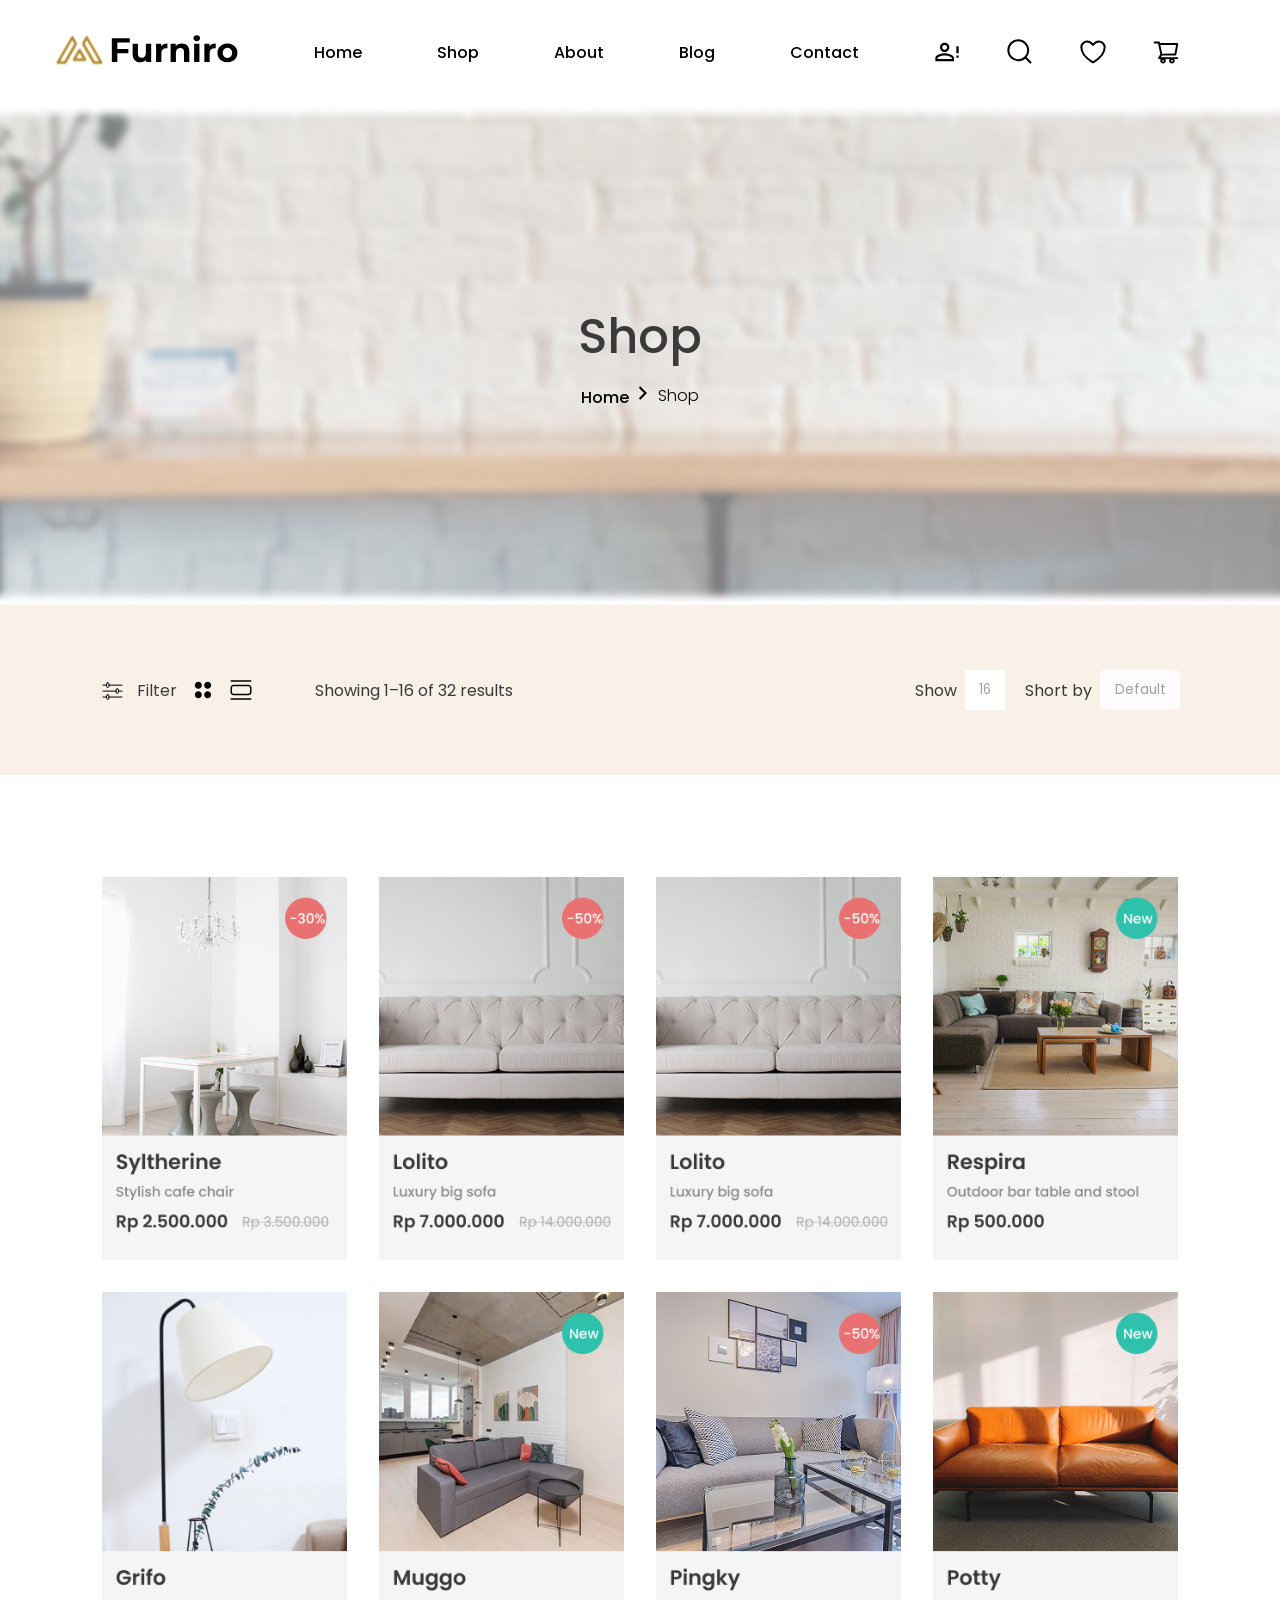
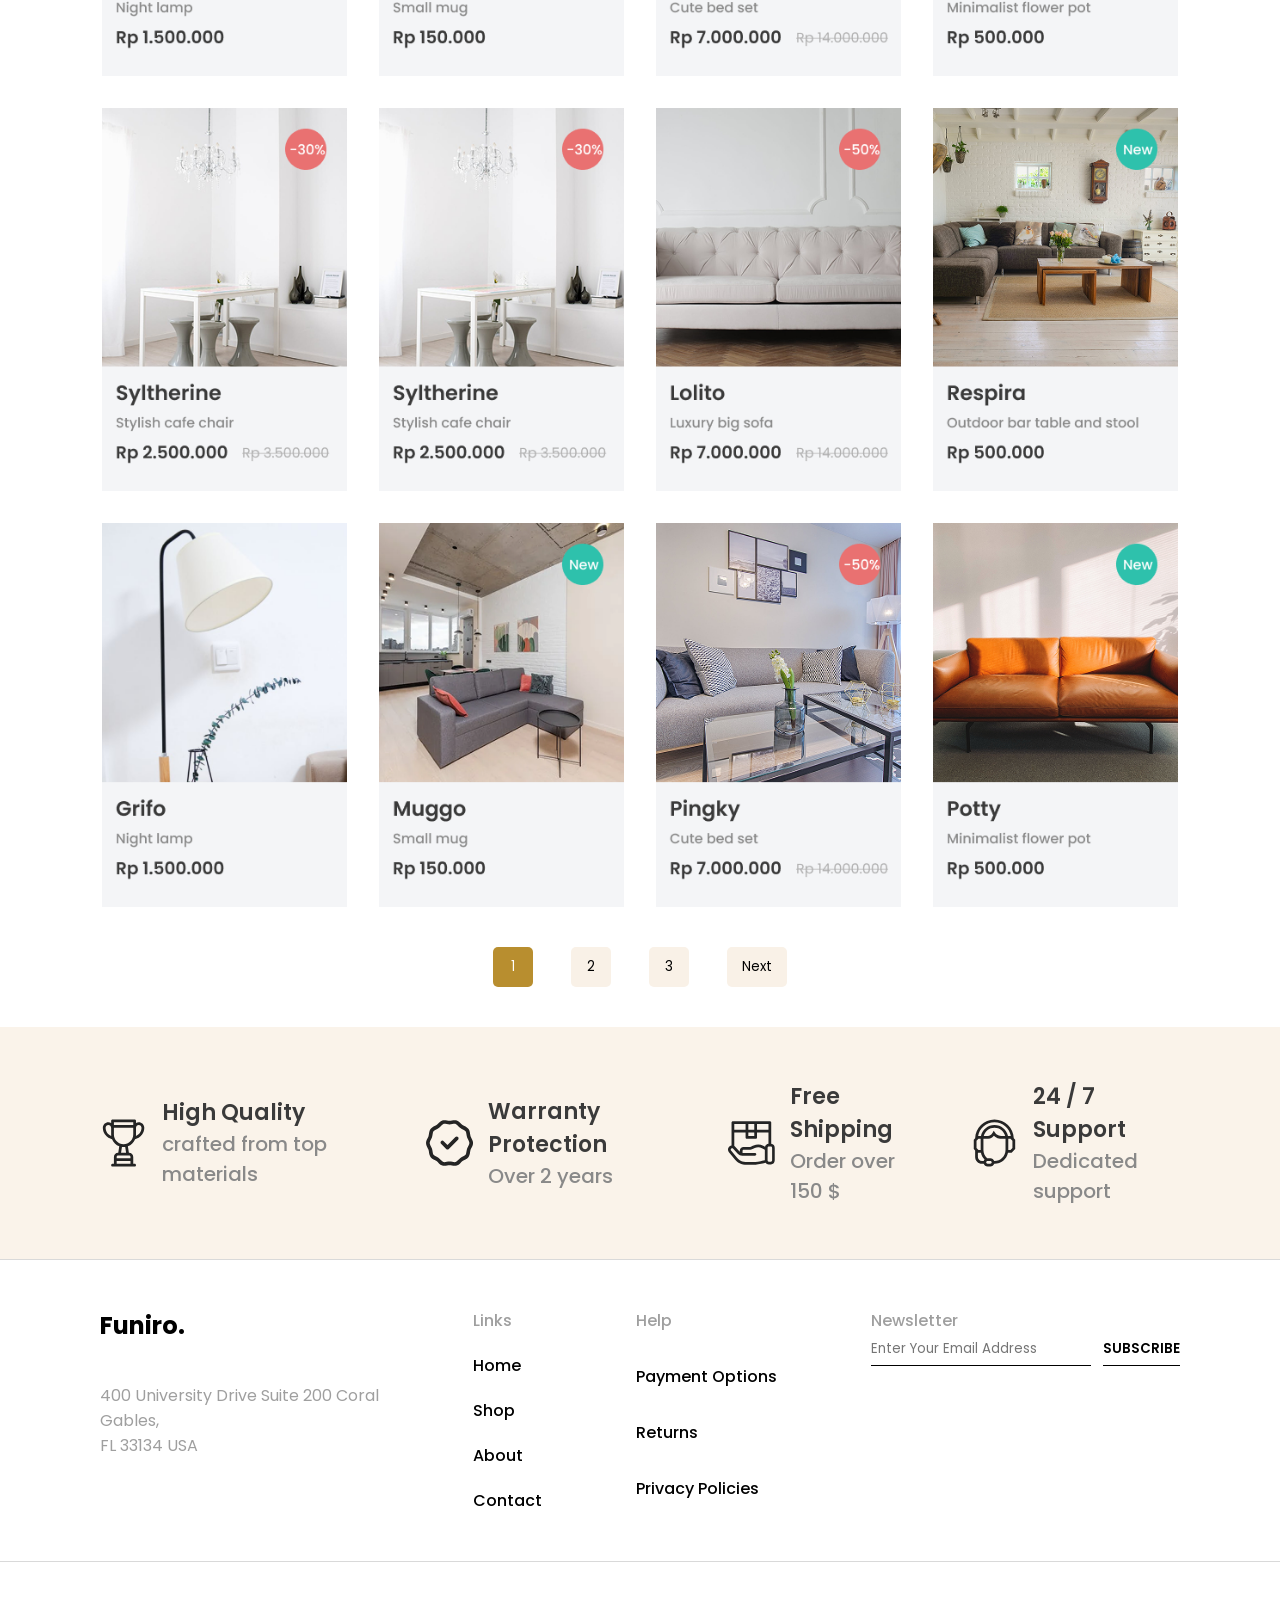
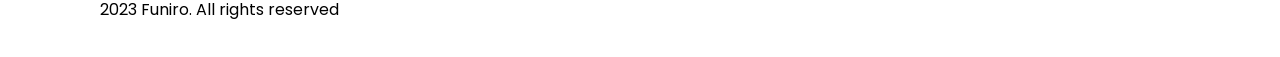
==== commit c552e1a1: "get small changes(card hover) Get final version" ====
--- a/shop/shop.html
+++ b/shop/shop.html
@@ -217,64 +217,228 @@
 
       <section class="shop__container3">
         <div class="shop__products">
-          <div class="shop__card">
-            <img src="/images/products_card1.png" alt="shop product" />
-          </div>
-          <div class="shop__card">
-            <a href="/card/cart.html">
-              <img src="/images/products_card2.png" alt="shop product" />
-            </a>
-          </div>
-          <div class="shop__card">
-            <img src="/images/products_card3.png" alt="shop product" />
-          </div>
-          <div class="shop__card">
-            <img src="/images/products_card4.png" alt="shop product" />
-          </div>
-
-          <div class="shop__card">
-            <img src="/images/products_card1.png" alt="shop product" />
-          </div>
-
-          <div class="shop__card">
-            <a href="/card/cart.html">
-              <img src="/images/products_card2.png" alt="shop product" />
-            </a>
-          </div>
-          <div class="shop__card">
-            <img src="/images/products_card3.png" alt="shop product" />
-          </div>
-          <div class="shop__card">
-            <img src="/images/products_card4.png" alt="shop product" />
-          </div>
-          <div class="shop__card">
-            <img src="/images/products_card1.png" alt="shop product" />
-          </div>
-          <div class="shop__card">
-            <a href="/card/cart.html">
-              <img src="/images/products_card2.png" alt="shop product" />
-            </a>
-          </div>
-          <div class="shop__card">
-            <img src="/images/products_card3.png" alt="shop product" />
-          </div>
-          <div class="shop__card">
-            <img src="/images/products_card4.png" alt="shop product" />
-          </div>
-          <div class="shop__card">
-            <img src="/images/products_card1.png" alt="shop product" />
-          </div>
-          <div class="shop__card">
-            <a href="/card/cart.html">
-              <img src="/images/products_card2.png" alt="shop product" />
-            </a>
-          </div>
-          <div class="shop__card">
-            <img src="/images/products_card3.png" alt="shop product" />
-          </div>
-          <div class="shop__card">
-            <img src="/images/products_card4.png" alt="shop product" />
-          </div>
+          <div class="products__card">
+  <img src="/images/products_card1.png" alt="Product card" />
+
+  <div class="overlay">
+    <button>Add to cart</button>
+
+    <div class="overlay_actions">
+      <span>Share</span>
+      <span>Compare</span>
+      <span>Like</span>
+    </div>
+  </div>
+            </div>
+
+          <div class="products__card">
+  <img src="/images/products_card3.png" alt="Product card" />
+
+  <div class="overlay">
+    <button>Add to cart</button>
+
+    <div class="overlay_actions">
+      <span>Share</span>
+      <span>Compare</span>
+      <span>Like</span>
+    </div>
+  </div>
+            </div>
+
+          <div class="products__card">
+  <img src="/images/products_card3.png" alt="Product card" />
+
+  <div class="overlay">
+    <button>Add to cart</button>
+
+    <div class="overlay_actions">
+      <span>Share</span>
+      <span>Compare</span>
+      <span>Like</span>
+    </div>
+  </div>
+            </div>
+
+         <div class="products__card">
+  <img src="/images/products_card4.png" alt="Product card" />
+
+  <div class="overlay">
+    <button>Add to cart</button>
+
+    <div class="overlay_actions">
+      <span>Share</span>
+      <span>Compare</span>
+      <span>Like</span>
+    </div>
+  </div>
+            </div>
+
+        <div class="products__card">
+  <img src="/images/products_card5.png" alt="Product card" />
+
+  <div class="overlay">
+    <button>Add to cart</button>
+
+    <div class="overlay_actions">
+      <span>Share</span>
+      <span>Compare</span>
+      <span>Like</span>
+    </div>
+  </div>
+            </div>
+
+         <div class="products__card">
+  <img src="/images/products_card6.png" alt="Product card" />
+
+  <div class="overlay">
+    <button>Add to cart</button>
+
+    <div class="overlay_actions">
+      <span>Share</span>
+      <span>Compare</span>
+      <span>Like</span>
+    </div>
+  </div>
+            </div>
+
+       <div class="products__card">
+  <img src="/images/products_card7.png" alt="Product card" />
+
+  <div class="overlay">
+    <button>Add to cart</button>
+
+    <div class="overlay_actions">
+      <span>Share</span>
+      <span>Compare</span>
+      <span>Like</span>
+    </div>
+  </div>
+            </div>
+
+           <div class="products__card">
+  <img src="/images/products_card8.png" alt="Product card" />
+
+  <div class="overlay">
+    <button>Add to cart</button>
+
+    <div class="overlay_actions">
+      <span>Share</span>
+      <span>Compare</span>
+      <span>Like</span>
+    </div>
+  </div>
+            </div>
+
+         <div class="products__card">
+  <img src="/images/products_card1.png" alt="Product card" />
+
+  <div class="overlay">
+    <button>Add to cart</button>
+
+    <div class="overlay_actions">
+      <span>Share</span>
+      <span>Compare</span>
+      <span>Like</span>
+    </div>
+  </div>
+            </div>
+
+             <div class="products__card">
+  <img src="/images/products_card1.png" alt="Product card" />
+
+  <div class="overlay">
+    <button>Add to cart</button>
+
+    <div class="overlay_actions">
+      <span>Share</span>
+      <span>Compare</span>
+      <span>Like</span>
+    </div>
+  </div>
+            </div>
+         
+
+          <div class="products__card">
+  <img src="/images/products_card3.png" alt="Product card" />
+
+  <div class="overlay">
+    <button>Add to cart</button>
+
+    <div class="overlay_actions">
+      <span>Share</span>
+      <span>Compare</span>
+      <span>Like</span>
+    </div>
+  </div>
+            </div>
+
+           <div class="products__card">
+  <img src="/images/products_card4.png" alt="Product card" />
+
+  <div class="overlay">
+    <button>Add to cart</button>
+
+    <div class="overlay_actions">
+      <span>Share</span>
+      <span>Compare</span>
+      <span>Like</span>
+    </div>
+  </div>
+            </div>
+
+           <div class="products__card">
+  <img src="/images/products_card5.png" alt="Product card" />
+
+  <div class="overlay">
+    <button>Add to cart</button>
+
+    <div class="overlay_actions">
+      <span>Share</span>
+      <span>Compare</span>
+      <span>Like</span>
+    </div>
+  </div>
+            </div>
+
+           <div class="products__card">
+  <img src="/images/products_card6.png" alt="Product card" />
+
+  <div class="overlay">
+    <button>Add to cart</button>
+
+    <div class="overlay_actions">
+      <span>Share</span>
+      <span>Compare</span>
+      <span>Like</span>
+    </div>
+  </div>
+            </div>
+ <div class="products__card">
+  <img src="/images/products_card7.png" alt="Product card" />
+
+  <div class="overlay">
+    <button>Add to cart</button>
+
+    <div class="overlay_actions">
+      <span>Share</span>
+      <span>Compare</span>
+      <span>Like</span>
+    </div>
+  </div>
+            </div>
+         <div class="products__card">
+  <img src="/images/products_card8.png" alt="Product card" />
+
+  <div class="overlay">
+    <button>Add to cart</button>
+
+    <div class="overlay_actions">
+      <span>Share</span>
+      <span>Compare</span>
+      <span>Like</span>
+    </div>
+  </div>
+            </div>
         </div>
 
         <div class="shop__productsBtn3">
--- a/shop/shop.style.css
+++ b/shop/shop.style.css
@@ -7,6 +7,54 @@
   align-items: center;
 }
 
+.products__card {
+  position: relative;
+  overflow: hidden;
+}
+
+.products__card img {
+  width: 100%;
+  display: block;
+}
+
+.overlay {
+  position: absolute;
+  top: 0;
+  left: 0;
+
+  width: 100%;
+  height: 100%;
+
+  background: rgba(0, 0, 0, 0.6);
+
+  display: flex;
+  flex-direction: column;
+  justify-content: center;
+  align-items: center;
+
+  opacity: 0;
+  transition: 0.3s ease;
+}
+
+.products__card:hover .overlay {
+  opacity: 1;
+}
+
+.overlay button {
+  background: white;
+  color: #b88e2f;
+  border: none;
+  padding: 12px 28px;
+  cursor: pointer;
+  margin-bottom: 15px;
+}
+
+.overlay_actions {
+  display: flex;
+  gap: 20px;
+  color: white;
+  font-size: 14px;
+}
 .shop_titles {
   display: flex;
   flex-direction: column;
@@ -26,8 +74,8 @@
   gap: 5px;
 }
 
-.shop_subtitle a{
-  text-decoration:none;
+.shop_subtitle a {
+  text-decoration: none;
 }
 
 .shop_subtitle .span1 {
@@ -320,7 +368,6 @@
   color: #898989;
 }
 
-
 /* @media (max-width: 1024px) {
   .message {
     grid-template-columns: repeat(4, 1fr);
@@ -377,17 +424,16 @@
   }
 } */
 
-
 @media (max-width: 1024px) {
   .message {
-    flex-wrap: wrap; 
+    flex-wrap: wrap;
     justify-content: center;
     gap: 30px;
     padding: 40px;
   }
 
   .message1 {
-    width: 45%; 
+    width: 45%;
   }
 
   .message1 .text h2 {
@@ -401,7 +447,7 @@
 
 @media (max-width: 768px) {
   .message {
-    flex-direction: column; 
+    flex-direction: column;
     align-items: center;
     gap: 25px;
     padding: 30px 20px;
@@ -468,5 +514,3 @@
     font-size: 13px;
   }
 }
-
-
